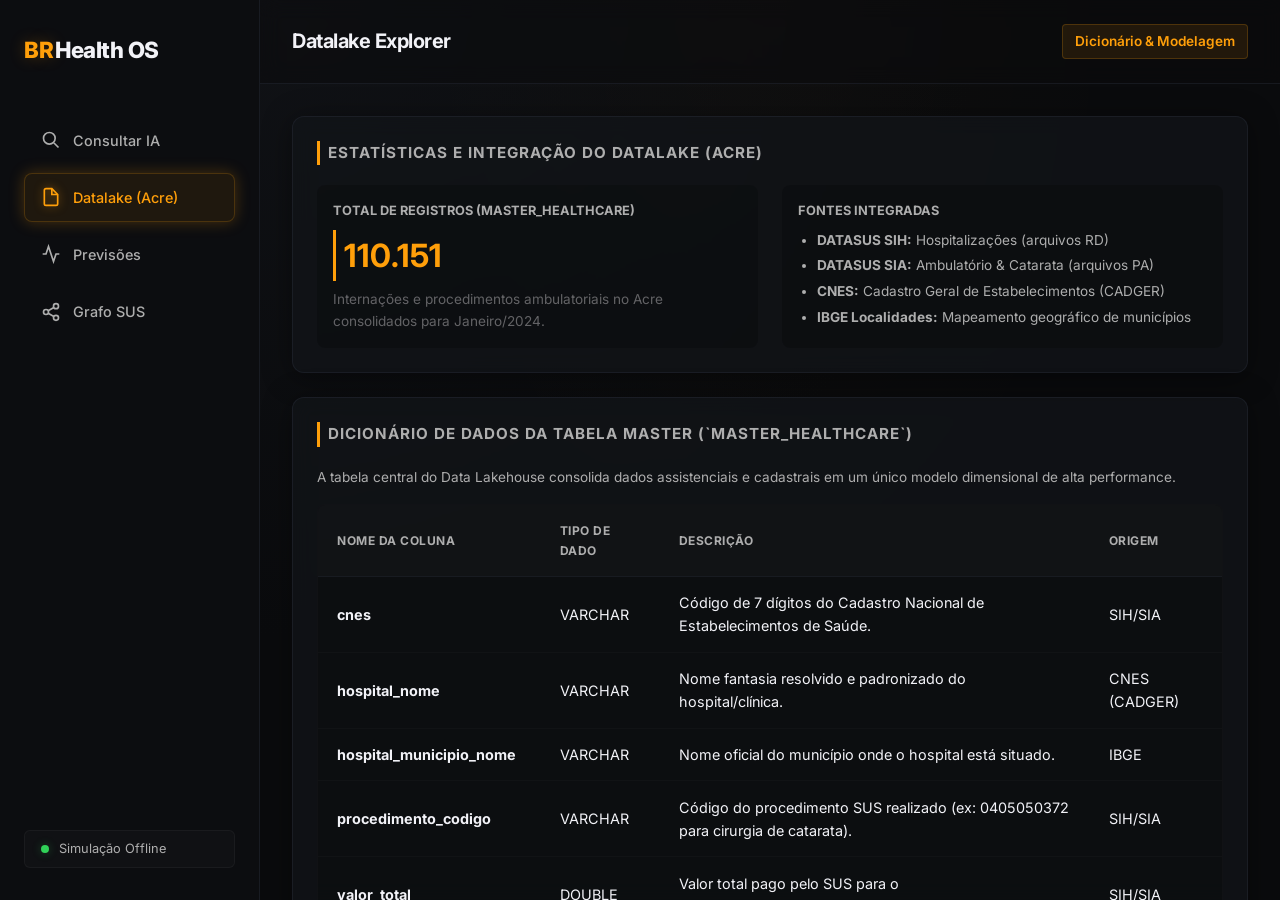
==== docs/datalake.html @ fe52d076 "feat: add datalake, forecast, and graph subpages under docs/" ====
<!DOCTYPE html>
<html lang="pt-BR">
<head>
    <meta charset="UTF-8">
    <meta name="viewport" content="width=device-width, initial-scale=1.0">
    <title>Datalake Explorer - Saúde BR | Bloomberg Terminal</title>
    <meta name="description" content="Esquemas e dicionário de dados do Data Lakehouse SUS.">
    <!-- Google Fonts -->
    <link href="https://fonts.googleapis.com/css2?family=Inter:wght@300;400;500;600;700;800&family=JetBrains+Mono:wght@400;500;700&display=swap" rel="stylesheet">
    <link rel="stylesheet" href="styles.css">
</head>
<body>
    <div class="terminal-container">
        <!-- Sidebar Navigation -->
        <aside class="sidebar" aria-label="Navegação Lateral">
            <div class="logo">
                <span class="logo-accent">BR</span>Health OS
            </div>
            <nav class="nav-menu">
                <a href="index.html" class="nav-item" id="nav-qa">
                    <svg viewBox="0 0 24 24" width="20" height="20" stroke="currentColor" stroke-width="2" fill="none" aria-hidden="true"><path d="M21 21l-6-6m2-5a7 7 0 11-14 0 7 7 0 0114 0z"></path></svg>
                    Consultar IA
                </a>
                <a href="datalake.html" class="nav-item active" id="nav-datalake" aria-current="page">
                    <svg viewBox="0 0 24 24" width="20" height="20" stroke="currentColor" stroke-width="2" fill="none" aria-hidden="true"><path d="M13 2H6a2 2 0 00-2 2v16a2 2 0 002 2h12a2 2 0 002-2V9z"></path><polyline points="13 2 13 9 20 9"></polyline></svg>
                    Datalake (Acre)
                </a>
                <a href="previsoes.html" class="nav-item" id="nav-forecast">
                    <svg viewBox="0 0 24 24" width="20" height="20" stroke="currentColor" stroke-width="2" fill="none" aria-hidden="true"><polyline points="22 12 18 12 15 21 9 3 6 12 2 12"></polyline></svg>
                    Previsões
                </a>
                <a href="grafo.html" class="nav-item" id="nav-graph">
                    <svg viewBox="0 0 24 24" width="20" height="20" stroke="currentColor" stroke-width="2" fill="none" aria-hidden="true"><circle cx="18" cy="5" r="3"></circle><circle cx="6" cy="12" r="3"></circle><circle cx="18" cy="19" r="3"></circle><line x1="8.59" y1="13.51" x2="15.42" y2="17.49"></line><line x1="15.41" y1="6.51" x2="8.59" y2="10.49"></line></svg>
                    Grafo SUS
                </a>
            </nav>
            <div class="system-status">
                <div class="status-indicator online"></div>
                <span>Simulação Offline</span>
            </div>
        </aside>

        <!-- Main Content Area -->
        <main class="main-content" aria-label="Conteúdo Principal">
            <header class="header">
                <h1>Datalake Explorer</h1>
                <div class="user-profile">Dicionário & Modelagem</div>
            </header>

            <div class="dashboard">
                <!-- Data Lakehouse Summary Card -->
                <section class="card" aria-label="Sumário do Datalake">
                    <h2>Estatísticas e Integração do Datalake (Acre)</h2>
                    <div class="results-grid" style="grid-template-columns: 1fr 1fr; margin-top: 1rem;">
                        <div style="background: rgba(0,0,0,0.2); padding: 1rem; border-radius: 8px;">
                            <p style="color: var(--text-secondary); font-size: 0.8rem; font-weight: 700; text-transform: uppercase;">Total de Registros (master_healthcare)</p>
                            <h3 style="font-size: 2rem; color: var(--accent-primary); margin: 0.5rem 0;">110.151</h3>
                            <p style="color: var(--text-muted); font-size: 0.85rem;">Internações e procedimentos ambulatoriais no Acre consolidados para Janeiro/2024.</p>
                        </div>
                        <div style="background: rgba(0,0,0,0.2); padding: 1rem; border-radius: 8px;">
                            <p style="color: var(--text-secondary); font-size: 0.8rem; font-weight: 700; text-transform: uppercase;">Fontes Integradas</p>
                            <ul style="color: var(--text-secondary); font-size: 0.85rem; margin-top: 0.5rem; padding-left: 1.2rem; display: flex; flex-direction: column; gap: 4px;">
                                <li><strong>DATASUS SIH:</strong> Hospitalizações (arquivos RD)</li>
                                <li><strong>DATASUS SIA:</strong> Ambulatório & Catarata (arquivos PA)</li>
                                <li><strong>CNES:</strong> Cadastro Geral de Estabelecimentos (CADGER)</li>
                                <li><strong>IBGE Localidades:</strong> Mapeamento geográfico de municípios</li>
                            </ul>
                        </div>
                    </div>
                </section>

                <!-- Data Dictionary Table -->
                <section class="card" aria-label="Dicionário de Dados">
                    <h2>Dicionário de Dados da Tabela Master (`master_healthcare`)</h2>
                    <p style="color: var(--text-secondary); font-size: 0.85rem; margin-bottom: 1rem;">
                        A tabela central do Data Lakehouse consolida dados assistenciais e cadastrais em um único modelo dimensional de alta performance.
                    </p>
                    <div class="table-container">
                        <table>
                            <thead>
                                <tr>
                                    <th scope="col">Nome da Coluna</th>
                                    <th scope="col">Tipo de Dado</th>
                                    <th scope="col">Descrição</th>
                                    <th scope="col">Origem</th>
                                </tr>
                            </thead>
                            <tbody>
                                <tr>
                                    <td><strong>cnes</strong></td>
                                    <td>VARCHAR</td>
                                    <td>Código de 7 dígitos do Cadastro Nacional de Estabelecimentos de Saúde.</td>
                                    <td>SIH/SIA</td>
                                </tr>
                                <tr>
                                    <td><strong>hospital_nome</strong></td>
                                    <td>VARCHAR</td>
                                    <td>Nome fantasia resolvido e padronizado do hospital/clínica.</td>
                                    <td>CNES (CADGER)</td>
                                </tr>
                                <tr>
                                    <td><strong>hospital_municipio_nome</strong></td>
                                    <td>VARCHAR</td>
                                    <td>Nome oficial do município onde o hospital está situado.</td>
                                    <td>IBGE</td>
                                </tr>
                                <tr>
                                    <td><strong>procedimento_codigo</strong></td>
                                    <td>VARCHAR</td>
                                    <td>Código do procedimento SUS realizado (ex: 0405050372 para cirurgia de catarata).</td>
                                    <td>SIH/SIA</td>
                                </tr>
                                <tr>
                                    <td><strong>valor_total</strong></td>
                                    <td>DOUBLE</td>
                                    <td>Valor total pago pelo SUS para o atendimento/procedimento (em R$).</td>
                                    <td>SIH/SIA</td>
                                </tr>
                                <tr>
                                    <td><strong>dias_permanencia</strong></td>
                                    <td>INTEGER</td>
                                    <td>Tempo de internação do paciente em dias. Zero para ambulatoriais.</td>
                                    <td>SIH</td>
                                </tr>
                                <tr>
                                    <td><strong>paciente_idade</strong></td>
                                    <td>INTEGER</td>
                                    <td>Idade do paciente em anos.</td>
                                    <td>SIH/SIA</td>
                                </tr>
                                <tr>
                                    <td><strong>paciente_municipio_nome</strong></td>
                                    <td>VARCHAR</td>
                                    <td>Nome oficial do município onde o paciente reside.</td>
                                    <td>IBGE</td>
                                </tr>
                                <tr>
                                    <td><strong>paciente_uf</strong></td>
                                    <td>VARCHAR</td>
                                    <td>Sigla do estado de residência do paciente (ex: AC).</td>
                                    <td>IBGE</td>
                                </tr>
                            </tbody>
                        </table>
                    </div>
                </section>

                <!-- Database Schemas -->
                <section class="card" aria-label="Tabelas de Suporte">
                    <h2>Esquemas das Tabelas de Suporte (DuckDB Parquet Layers)</h2>
                    <div class="results-grid" style="grid-template-columns: 1fr 1fr; margin-top: 1rem;">
                        <div>
                            <h3 style="font-size: 0.85rem; color: var(--accent-secondary); margin-bottom: 0.5rem;">Tabela `clean_ibge`</h3>
                            <pre style="background: #050608; border: 1px solid var(--border-color); border-radius: 6px; padding: 1rem; font-family: 'JetBrains Mono', monospace; font-size: 0.8rem; color: var(--text-secondary);">
CREATE TABLE clean_ibge (
  municipio_id INTEGER PRIMARY KEY,
  nome VARCHAR,
  uf VARCHAR
);
                            </pre>
                        </div>
                        <div>
                            <h3 style="font-size: 0.85rem; color: var(--accent-secondary); margin-bottom: 0.5rem;">Tabela `clean_cnes`</h3>
                            <pre style="background: #050608; border: 1px solid var(--border-color); border-radius: 6px; padding: 1rem; font-family: 'JetBrains Mono', monospace; font-size: 0.8rem; color: var(--text-secondary);">
CREATE TABLE clean_cnes (
  cnes VARCHAR PRIMARY KEY,
  fantasia VARCHAR,
  raz_soci VARCHAR,
  codufmun VARCHAR
);
                            </pre>
                        </div>
                    </div>
                </section>
            </div>
        </main>
    </div>
</body>
</html>
---- docs/styles.css ----
/* Design System Tokens */
:root {
    --bg-base: #0a0b0d;
    --bg-surface: rgba(18, 20, 24, 0.75);
    --bg-card: rgba(26, 29, 36, 0.6);
    --border-color: rgba(43, 49, 61, 0.4);
    
    /* Bloomberg Terminal Colors */
    --accent-primary: #ff9f0a; /* Bloomberg Amber */
    --accent-secondary: #00d2ff; /* Cyber Cyan */
    --accent-success: #30d158; /* Terminal Green */
    --accent-danger: #ff453a; /* Coral Red */
    
    /* Text Colors */
    --text-primary: #f2f2f7;
    --text-secondary: #aeaeae;
    --text-muted: #636366;
    
    /* Shadows & Glows */
    --glow-amber: 0 0 15px rgba(255, 159, 10, 0.25);
    --glow-cyan: 0 0 15px rgba(0, 210, 255, 0.25);
    --glow-green: 0 0 10px rgba(48, 209, 88, 0.3);
    
    --transition-smooth: all 0.3s cubic-bezier(0.4, 0, 0.2, 1);
}

/* Base Reset & Styling */
* {
    margin: 0;
    padding: 0;
    box-sizing: border-box;
}

body {
    font-family: 'Inter', -apple-system, BlinkMacSystemFont, "Segoe UI", Roboto, sans-serif;
    background-color: var(--bg-base);
    color: var(--text-primary);
    line-height: 1.6;
    overflow-x: hidden;
    height: 100vh;
}

/* Terminal Container (Grid Layout) */
.terminal-container {
    display: grid;
    grid-template-columns: 260px 1fr;
    height: 100vh;
    overflow: hidden;
}

/* Sidebar Styling */
.sidebar {
    background-color: #0c0d10;
    border-right: 1px solid var(--border-color);
    padding: 2rem 1.5rem;
    display: flex;
    flex-direction: column;
    justify-content: space-between;
    height: 100%;
}

.logo {
    font-size: 1.4rem;
    font-weight: 800;
    color: var(--text-primary);
    letter-spacing: -0.5px;
    margin-bottom: 3rem;
}

.logo-accent {
    color: var(--accent-primary);
    text-shadow: var(--glow-amber);
    margin-right: 2px;
}

.nav-menu {
    display: flex;
    flex-direction: column;
    gap: 0.5rem;
    flex-grow: 1;
}

.nav-item {
    display: flex;
    align-items: center;
    gap: 0.75rem;
    padding: 0.75rem 1rem;
    color: var(--text-secondary);
    text-decoration: none;
    border-radius: 8px;
    font-weight: 500;
    font-size: 0.9rem;
    transition: var(--transition-smooth);
    border: 1px solid transparent;
}

.nav-item svg {
    transition: var(--transition-smooth);
}

.nav-item:hover {
    color: var(--text-primary);
    background-color: rgba(255, 255, 255, 0.03);
    border-color: rgba(255, 255, 255, 0.05);
}

.nav-item.active {
    color: var(--accent-primary);
    background-color: rgba(255, 159, 10, 0.08);
    border-color: rgba(255, 159, 10, 0.2);
    box-shadow: var(--glow-amber);
}

.nav-item.active svg {
    color: var(--accent-primary);
    filter: drop-shadow(0 0 4px rgba(255, 159, 10, 0.5));
}

/* System Status Indicator */
.system-status {
    display: flex;
    align-items: center;
    gap: 0.6rem;
    font-size: 0.8rem;
    color: var(--text-secondary);
    padding: 0.5rem 1rem;
    background-color: rgba(255, 255, 255, 0.02);
    border-radius: 6px;
    border: 1px solid rgba(255, 255, 255, 0.04);
}

.status-indicator {
    width: 8px;
    height: 8px;
    border-radius: 50%;
}

.status-indicator.online {
    background-color: var(--accent-success);
    box-shadow: var(--glow-green);
    animation: pulse 2s infinite;
}

.status-indicator.online.amber {
    background-color: var(--accent-primary);
    box-shadow: var(--glow-amber);
}

@keyframes pulse {
    0% { transform: scale(1); opacity: 1; }
    50% { transform: scale(1.2); opacity: 0.7; }
    100% { transform: scale(1); opacity: 1; }
}

/* Main Content Styling */
.main-content {
    display: flex;
    flex-direction: column;
    height: 100%;
    overflow-y: auto;
    background-image: 
        radial-gradient(at 0% 0%, rgba(26, 29, 36, 0.4) 0px, transparent 50%),
        radial-gradient(at 50% 0%, rgba(255, 159, 10, 0.02) 0px, transparent 50%);
}

.header {
    padding: 1.5rem 2rem;
    border-bottom: 1px solid var(--border-color);
    display: flex;
    justify-content: space-between;
    align-items: center;
    background-color: rgba(10, 11, 13, 0.5);
    backdrop-filter: blur(10px);
    position: sticky;
    top: 0;
    z-index: 10;
}

.header h1 {
    font-size: 1.25rem;
    font-weight: 700;
    letter-spacing: -0.5px;
}

.user-profile {
    font-size: 0.85rem;
    color: var(--accent-primary);
    background-color: rgba(255, 159, 10, 0.1);
    border: 1px solid rgba(255, 159, 10, 0.2);
    padding: 0.35rem 0.75rem;
    border-radius: 4px;
    font-weight: 600;
}

/* Dashboard Layout & Cards */
.dashboard {
    padding: 2rem;
    display: flex;
    flex-direction: column;
    gap: 1.5rem;
    max-width: 1400px;
    width: 100%;
    margin: 0 auto;
}

.card {
    background: var(--bg-surface);
    border: 1px solid var(--border-color);
    border-radius: 12px;
    padding: 1.5rem;
    backdrop-filter: blur(10px);
    box-shadow: 0 4px 30px rgba(0, 0, 0, 0.4);
    transition: var(--transition-smooth);
}

.card h2, .card h3 {
    font-size: 0.95rem;
    text-transform: uppercase;
    letter-spacing: 1px;
    margin-bottom: 1.25rem;
    color: var(--text-secondary);
    font-weight: 700;
    border-left: 3px solid var(--accent-primary);
    padding-left: 0.5rem;
}

/* Settings Panel */
.settings-panel {
    border-color: rgba(0, 210, 255, 0.2);
}

.settings-panel h2 {
    border-left-color: var(--accent-secondary);
}

.settings-panel.collapsed {
    display: none;
}

.settings-grid {
    display: grid;
    grid-template-columns: repeat(auto-fit, minmax(300px, 1fr));
    gap: 1rem;
}

.setting-item {
    display: flex;
    flex-direction: column;
    gap: 0.5rem;
}

.setting-item label {
    font-size: 0.8rem;
    font-weight: 600;
    color: var(--text-secondary);
}

.form-select, .form-input {
    background-color: rgba(0, 0, 0, 0.3);
    border: 1px solid var(--border-color);
    border-radius: 6px;
    color: var(--text-primary);
    padding: 0.6rem 0.8rem;
    font-family: inherit;
    font-size: 0.9rem;
    outline: none;
    transition: var(--transition-smooth);
}

.form-select:focus, .form-input:focus {
    border-color: var(--accent-secondary);
    box-shadow: var(--glow-cyan);
}

/* Query Section & Form */
.query-form {
    margin-bottom: 1.5rem;
}

.input-group {
    display: flex;
    gap: 0.75rem;
}

.input-group input {
    flex-grow: 1;
    background-color: rgba(0, 0, 0, 0.4);
    border: 1px solid var(--border-color);
    border-radius: 8px;
    color: var(--text-primary);
    padding: 0.85rem 1.2rem;
    font-size: 1rem;
    outline: none;
    transition: var(--transition-smooth);
}

.input-group input:focus {
    border-color: var(--accent-primary);
    box-shadow: var(--glow-amber);
    background-color: rgba(0, 0, 0, 0.6);
}

.input-group button {
    background-color: var(--accent-primary);
    color: #000;
    border: none;
    border-radius: 8px;
    padding: 0 1.5rem;
    font-weight: 700;
    font-size: 0.95rem;
    cursor: pointer;
    display: flex;
    align-items: center;
    gap: 0.5rem;
    transition: var(--transition-smooth);
}

.input-group button:hover {
    background-color: #ffb03a;
    transform: translateY(-1px);
    box-shadow: var(--glow-amber);
}

.input-group button:active {
    transform: translateY(0);
}

/* Suggested Queries */
.suggested-queries {
    display: flex;
    flex-direction: column;
    gap: 0.5rem;
}

.suggested-title {
    font-size: 0.75rem;
    text-transform: uppercase;
    font-weight: 700;
    color: var(--text-muted);
}

.suggested-buttons {
    display: flex;
    flex-wrap: wrap;
    gap: 0.5rem;
}

.suggest-btn {
    background-color: rgba(255, 255, 255, 0.03);
    border: 1px solid rgba(255, 255, 255, 0.06);
    color: var(--text-secondary);
    padding: 0.4rem 0.8rem;
    font-size: 0.8rem;
    border-radius: 100px;
    cursor: pointer;
    transition: var(--transition-smooth);
}

.suggest-btn:hover {
    background-color: rgba(255, 159, 10, 0.1);
    border-color: rgba(255, 159, 10, 0.3);
    color: var(--accent-primary);
}

/* Results Grid & narrative/sql boxes */
.results-grid {
    display: grid;
    grid-template-columns: 1.2fr 0.8fr;
    gap: 1.5rem;
}

@media (max-width: 1024px) {
    .results-grid {
        grid-template-columns: 1fr;
    }
}

.content-box {
    background-color: rgba(0, 0, 0, 0.3);
    border: 1px solid rgba(255, 255, 255, 0.03);
    border-radius: 8px;
    padding: 1.2rem;
    height: 200px;
    overflow-y: auto;
    font-size: 0.95rem;
    font-family: inherit;
    border-left: 3px solid transparent;
}

.narrative-content {
    border-left-color: var(--accent-primary);
    white-space: pre-line;
}

.code-content {
    font-family: 'JetBrains Mono', monospace;
    font-size: 0.85rem;
    color: var(--accent-secondary);
    border-left-color: var(--accent-secondary);
    white-space: pre-wrap;
    background-color: #050608;
}

/* Charts */
.chart-card {
    border-color: rgba(0, 210, 255, 0.15);
}

.chart-card h3 {
    border-left-color: var(--accent-secondary);
}

.chart-container {
    position: relative;
    width: 100%;
    height: 320px;
}

/* Tables styling */
.table-container {
    overflow-x: auto;
    background-color: rgba(0, 0, 0, 0.2);
    border-radius: 8px;
    border: 1px solid rgba(255, 255, 255, 0.02);
}

table {
    width: 100%;
    border-collapse: collapse;
    font-size: 0.9rem;
    text-align: left;
}

th {
    background-color: rgba(255, 255, 255, 0.02);
    color: var(--text-secondary);
    font-weight: 700;
    text-transform: uppercase;
    font-size: 0.75rem;
    letter-spacing: 0.5px;
    padding: 1rem 1.2rem;
    border-bottom: 1px solid var(--border-color);
}

td {
    padding: 0.9rem 1.2rem;
    border-bottom: 1px solid rgba(255, 255, 255, 0.02);
    color: var(--text-primary);
}

tr:hover td {
    background-color: rgba(255, 255, 255, 0.01);
}

.empty-state {
    text-align: center;
    color: var(--text-muted);
    padding: 2.5rem;
    font-style: italic;
}

.hidden {
    display: none !important;
}

/* Loading Spinners */
.loading {
    display: inline-block;
    width: 18px;
    height: 18px;
    border: 2px solid rgba(0,0,0,0.3);
    border-radius: 50%;
    border-top-color: #000;
    animation: spin 1s ease-in-out infinite;
}

@keyframes spin {
    to { transform: rotate(360deg); }
}

/* Custom Scrollbars */
::-webkit-scrollbar {
    width: 8px;
    height: 8px;
}

::-webkit-scrollbar-track {
    background: rgba(0, 0, 0, 0.1);
}

::-webkit-scrollbar-thumb {
    background: rgba(255, 255, 255, 0.08);
    border-radius: 4px;
}

::-webkit-scrollbar-thumb:hover {
    background: rgba(255, 255, 255, 0.15);
}

/* Utility Animations */
@keyframes fadeIn {
    from { opacity: 0; transform: translateY(4px); }
    to { opacity: 1; transform: translateY(0); }
}

.animate-fade {
    animation: fadeIn 0.3s cubic-bezier(0.4, 0, 0.2, 1) forwards;
}
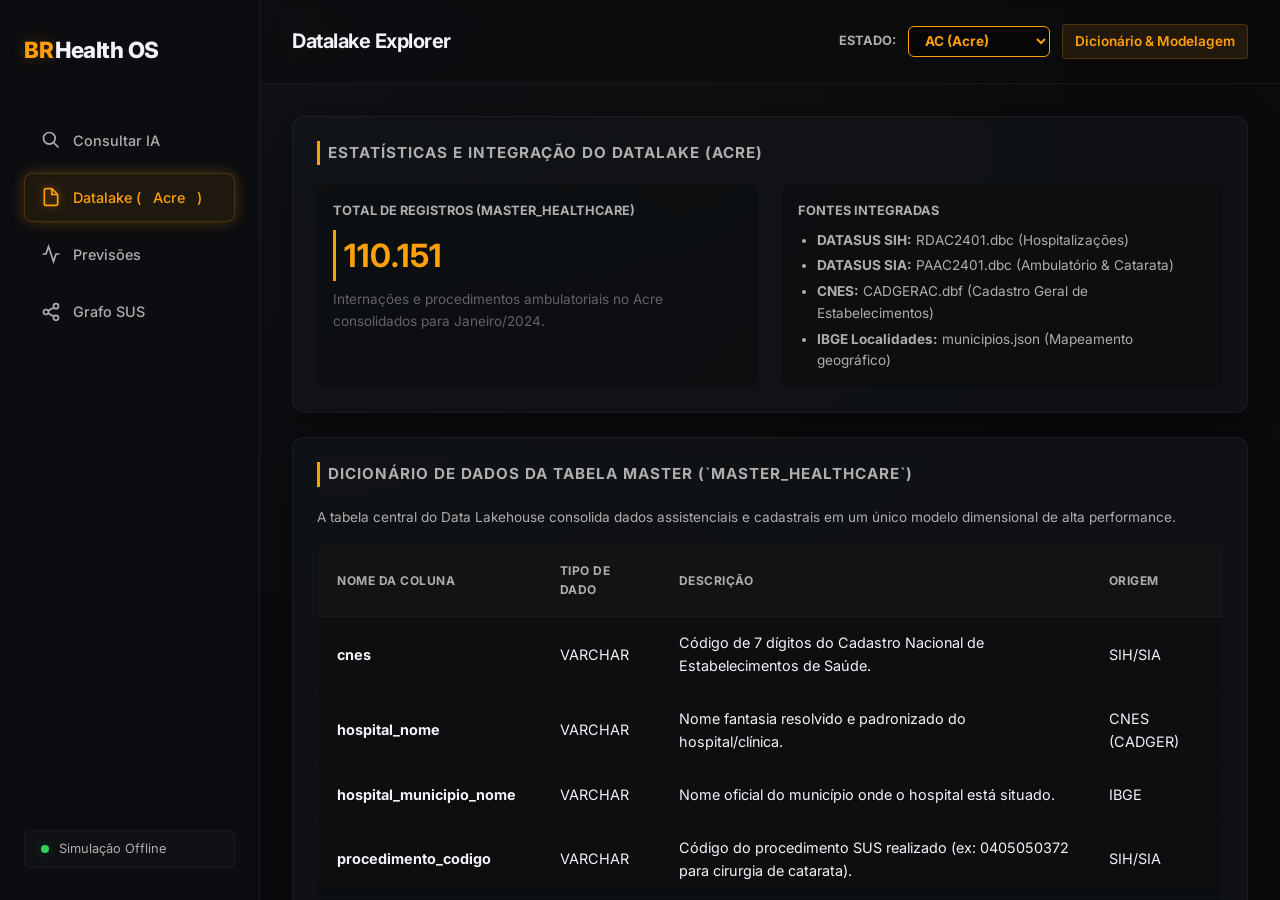
==== commit 9b3353b9: "feat: integrate real SP health data and implement state selector dropdown across all dashboard subpa" ====
--- a/docs/datalake.html
+++ b/docs/datalake.html
@@ -23,7 +23,7 @@
                 </a>
                 <a href="datalake.html" class="nav-item active" id="nav-datalake" aria-current="page">
                     <svg viewBox="0 0 24 24" width="20" height="20" stroke="currentColor" stroke-width="2" fill="none" aria-hidden="true"><path d="M13 2H6a2 2 0 00-2 2v16a2 2 0 002 2h12a2 2 0 002-2V9z"></path><polyline points="13 2 13 9 20 9"></polyline></svg>
-                    Datalake (Acre)
+                    Datalake (<span class="state-name-text">Acre</span>)
                 </a>
                 <a href="previsoes.html" class="nav-item" id="nav-forecast">
                     <svg viewBox="0 0 24 24" width="20" height="20" stroke="currentColor" stroke-width="2" fill="none" aria-hidden="true"><polyline points="22 12 18 12 15 21 9 3 6 12 2 12"></polyline></svg>
@@ -44,26 +44,30 @@
         <main class="main-content" aria-label="Conteúdo Principal">
             <header class="header">
                 <h1>Datalake Explorer</h1>
-                <div class="user-profile">Dicionário & Modelagem</div>
+                <div style="display: flex; gap: 0.75rem; align-items: center;">
+                    <label for="state-selector" style="font-size: 0.8rem; font-weight: 700; color: var(--text-secondary); text-transform: uppercase;">Estado:</label>
+                    <select id="state-selector" class="form-select" style="padding: 0.35rem 0.75rem; font-size: 0.85rem; border-color: var(--accent-primary); background-color: rgba(0,0,0,0.4); color: var(--accent-primary); font-weight: 700;">
+                        <option value="AC" selected>AC (Acre)</option>
+                        <option value="SP">SP (São Paulo)</option>
+                    </select>
+                    <div class="user-profile">Dicionário & Modelagem</div>
+                </div>
             </header>
 
             <div class="dashboard">
                 <!-- Data Lakehouse Summary Card -->
                 <section class="card" aria-label="Sumário do Datalake">
-                    <h2>Estatísticas e Integração do Datalake (Acre)</h2>
+                    <h2>Estatísticas e Integração do Datalake (<span class="state-name-text">Acre</span>)</h2>
                     <div class="results-grid" style="grid-template-columns: 1fr 1fr; margin-top: 1rem;">
                         <div style="background: rgba(0,0,0,0.2); padding: 1rem; border-radius: 8px;">
                             <p style="color: var(--text-secondary); font-size: 0.8rem; font-weight: 700; text-transform: uppercase;">Total de Registros (master_healthcare)</p>
-                            <h3 style="font-size: 2rem; color: var(--accent-primary); margin: 0.5rem 0;">110.151</h3>
-                            <p style="color: var(--text-muted); font-size: 0.85rem;">Internações e procedimentos ambulatoriais no Acre consolidados para Janeiro/2024.</p>
+                            <h3 style="font-size: 2rem; color: var(--accent-primary); margin: 0.5rem 0;" id="total-records-text">110.151</h3>
+                            <p style="color: var(--text-muted); font-size: 0.85rem;" id="records-description">Internações e procedimentos ambulatoriais no Acre consolidados para Janeiro/2024.</p>
                         </div>
                         <div style="background: rgba(0,0,0,0.2); padding: 1rem; border-radius: 8px;">
                             <p style="color: var(--text-secondary); font-size: 0.8rem; font-weight: 700; text-transform: uppercase;">Fontes Integradas</p>
-                            <ul style="color: var(--text-secondary); font-size: 0.85rem; margin-top: 0.5rem; padding-left: 1.2rem; display: flex; flex-direction: column; gap: 4px;">
-                                <li><strong>DATASUS SIH:</strong> Hospitalizações (arquivos RD)</li>
-                                <li><strong>DATASUS SIA:</strong> Ambulatório & Catarata (arquivos PA)</li>
-                                <li><strong>CNES:</strong> Cadastro Geral de Estabelecimentos (CADGER)</li>
-                                <li><strong>IBGE Localidades:</strong> Mapeamento geográfico de municípios</li>
+                            <ul id="sources-list" style="color: var(--text-secondary); font-size: 0.85rem; margin-top: 0.5rem; padding-left: 1.2rem; display: flex; flex-direction: column; gap: 4px;">
+                                <!-- Dynamic list -->
                             </ul>
                         </div>
                     </div>
@@ -175,5 +179,69 @@
             </div>
         </main>
     </div>
+    <script>
+        document.addEventListener('DOMContentLoaded', () => {
+            // Resolve selected state from URL or localStorage or default to AC
+            const urlParams = new URLSearchParams(window.location.search);
+            let selectedState = urlParams.get('state') || localStorage.getItem('selectedState') || 'AC';
+            selectedState = selectedState.toUpperCase();
+            if (selectedState !== 'AC' && selectedState !== 'SP') {
+                selectedState = 'AC';
+            }
+            localStorage.setItem('selectedState', selectedState);
+
+            // Update state dropdown
+            const stateSelector = document.getElementById('state-selector');
+            if (stateSelector) {
+                stateSelector.value = selectedState;
+                stateSelector.addEventListener('change', () => {
+                    const newState = stateSelector.value;
+                    localStorage.setItem('selectedState', newState);
+                    window.location.href = window.location.pathname + '?state=' + newState;
+                });
+            }
+
+            // Update state text elements
+            const stateNameMap = { 'AC': 'Acre', 'SP': 'São Paulo' };
+            const stateName = stateNameMap[selectedState];
+            document.querySelectorAll('.state-name-text').forEach(el => {
+                el.textContent = stateName;
+            });
+
+            // Update sidebar navigation links to carry the state parameter
+            document.querySelectorAll('.sidebar .nav-menu a').forEach(link => {
+                const href = link.getAttribute('href');
+                if (href && href !== '#') {
+                    const cleanHref = href.split('?')[0];
+                    link.href = cleanHref + '?state=' + selectedState;
+                }
+            });
+
+            // Update data stats and files dynamically
+            const recordsText = document.getElementById('total-records-text');
+            const recordsDesc = document.getElementById('records-description');
+            const sourcesList = document.getElementById('sources-list');
+
+            if (selectedState === 'SP') {
+                recordsText.textContent = '348.409';
+                recordsDesc.textContent = 'Internações e procedimentos ambulatoriais em São Paulo consolidados para Janeiro/2024.';
+                sourcesList.innerHTML = `
+                    <li><strong>DATASUS SIH:</strong> RDSP2401.dbc (Hospitalizações)</li>
+                    <li><strong>DATASUS SIA:</strong> PASP2401a.dbc, PASP2401b.dbc, PASP2401c.dbc (Ambulatório & Catarata)</li>
+                    <li><strong>CNES:</strong> CADGERSP.dbf (Cadastro Geral de Estabelecimentos)</li>
+                    <li><strong>IBGE Localidades:</strong> municipios.json (Mapeamento geográfico)</li>
+                `;
+            } else {
+                recordsText.textContent = '110.151';
+                recordsDesc.textContent = 'Internações e procedimentos ambulatoriais no Acre consolidados para Janeiro/2024.';
+                sourcesList.innerHTML = `
+                    <li><strong>DATASUS SIH:</strong> RDAC2401.dbc (Hospitalizações)</li>
+                    <li><strong>DATASUS SIA:</strong> PAAC2401.dbc (Ambulatório & Catarata)</li>
+                    <li><strong>CNES:</strong> CADGERAC.dbf (Cadastro Geral de Estabelecimentos)</li>
+                    <li><strong>IBGE Localidades:</strong> municipios.json (Mapeamento geográfico)</li>
+                `;
+            }
+        });
+    </script>
 </body>
 </html>
